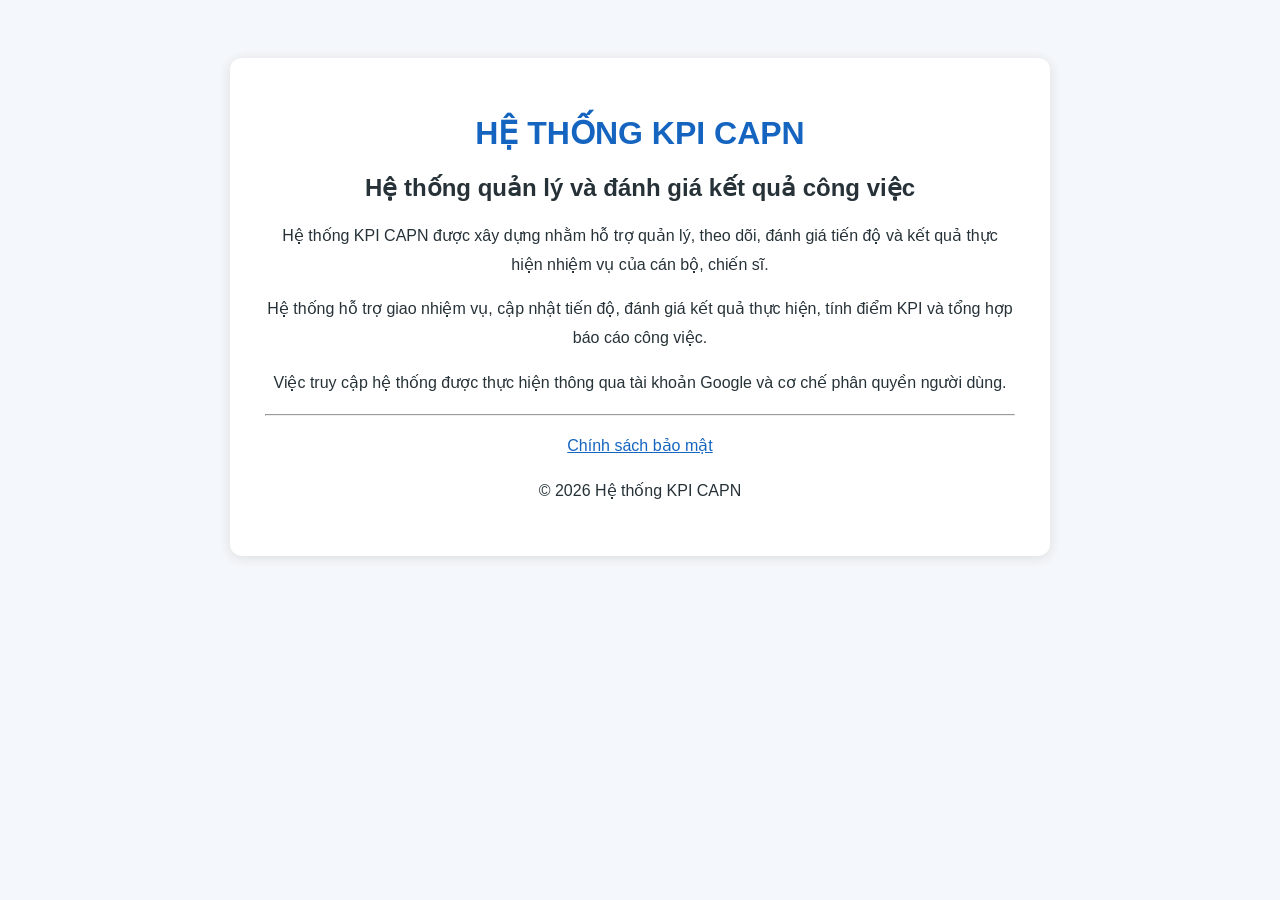
==== index.html @ d2009f7c "Create index.html" ====
<!DOCTYPE html>
<html lang="vi">
<head>
    <meta charset="UTF-8">
    <meta name="viewport" content="width=device-width, initial-scale=1">
    <title>Hệ thống KPI CAPN</title>
    <style>
        body {
            font-family: Arial, sans-serif;
            background: #f4f7fb;
            color: #263238;
            text-align: center;
            padding: 50px 20px;
        }
        .container {
            max-width: 750px;
            margin: auto;
            background: white;
            padding: 35px;
            border-radius: 12px;
            box-shadow: 0 2px 12px #ddd;
        }
        h1 { color: #1565c0; }
        p { line-height: 1.8; }
        a { color: #1565c0; }
    </style>
</head>
<body>
    <div class="container">
        <h1>HỆ THỐNG KPI CAPN</h1>
        <h2>Hệ thống quản lý và đánh giá kết quả công việc</h2>

        <p>
            Hệ thống KPI CAPN được xây dựng nhằm hỗ trợ
            quản lý, theo dõi, đánh giá tiến độ và kết quả
            thực hiện nhiệm vụ của cán bộ, chiến sĩ.
        </p>

        <p>
            Hệ thống hỗ trợ giao nhiệm vụ, cập nhật tiến độ,
            đánh giá kết quả thực hiện, tính điểm KPI
            và tổng hợp báo cáo công việc.
        </p>

        <p>
            Việc truy cập hệ thống được thực hiện thông qua
            tài khoản Google và cơ chế phân quyền người dùng.
        </p>

        <hr>

        <p>
            <a href="privacy.html">Chính sách bảo mật</a>
        </p>

        <p>© 2026 Hệ thống KPI CAPN</p>
    </div>
</body>
</html>
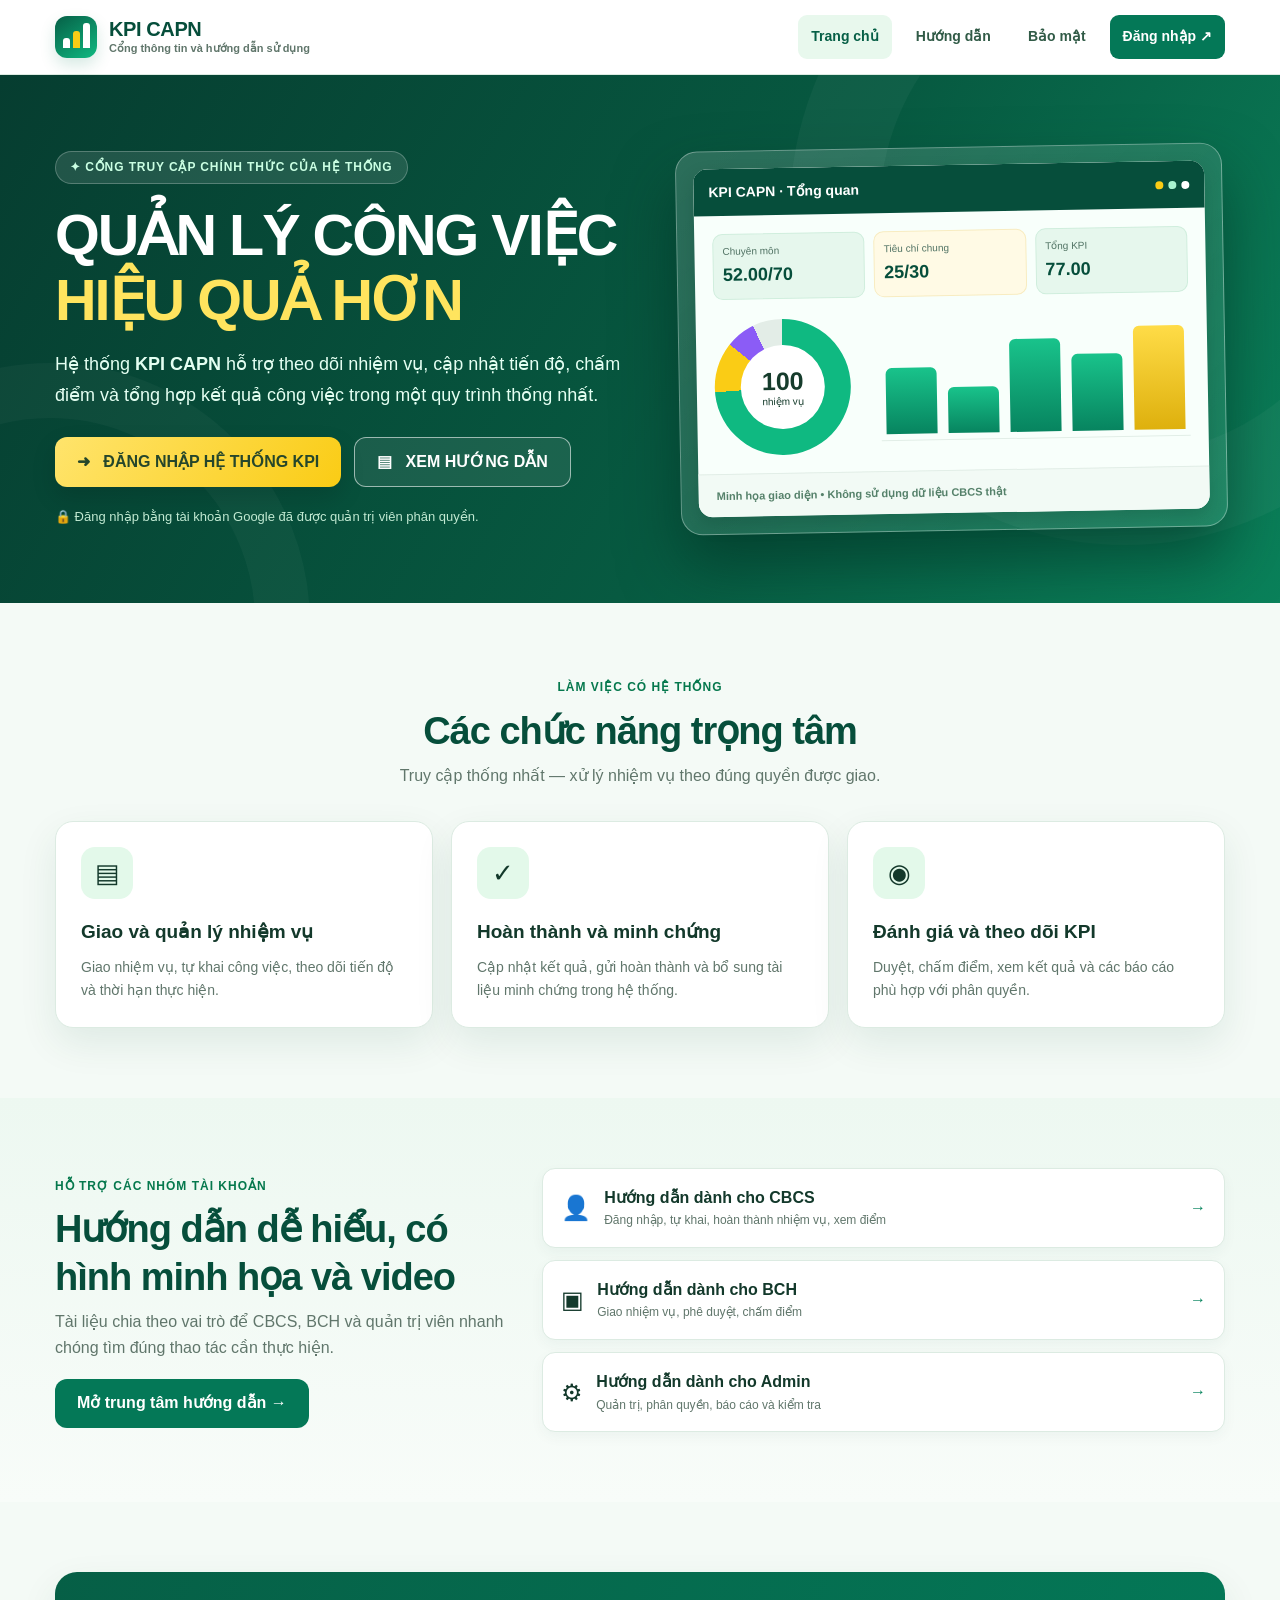
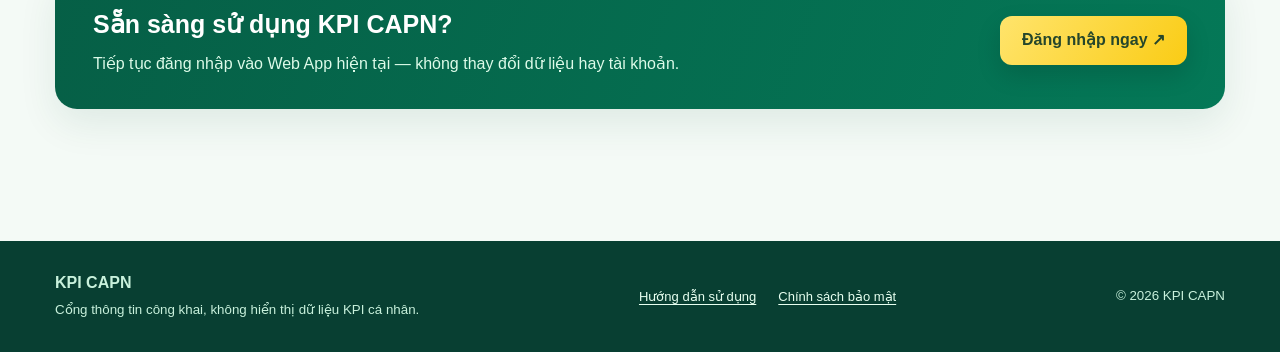
==== commit f64d780b: "Add files via upload" ====
--- a/index.html
+++ b/index.html
@@ -1,59 +1,32 @@
-<!DOCTYPE html>
+<!doctype html>
 <html lang="vi">
 <head>
-    <meta charset="UTF-8">
-    <meta name="viewport" content="width=device-width, initial-scale=1">
-    <title>Hệ thống KPI CAPN</title>
-    <style>
-        body {
-            font-family: Arial, sans-serif;
-            background: #f4f7fb;
-            color: #263238;
-            text-align: center;
-            padding: 50px 20px;
-        }
-        .container {
-            max-width: 750px;
-            margin: auto;
-            background: white;
-            padding: 35px;
-            border-radius: 12px;
-            box-shadow: 0 2px 12px #ddd;
-        }
-        h1 { color: #1565c0; }
-        p { line-height: 1.8; }
-        a { color: #1565c0; }
-    </style>
+<meta charset="utf-8"><meta name="viewport" content="width=device-width,initial-scale=1">
+<meta name="description" content="Cổng truy cập và hướng dẫn sử dụng Hệ thống KPI CAPN — quản lý nhiệm vụ và đánh giá kết quả công việc.">
+<meta name="theme-color" content="#064e3b"><title>KPI CAPN | Cổng thông tin và hướng dẫn</title>
+<link rel="icon" href="favicon.svg" type="image/svg+xml"><link rel="stylesheet" href="styles.css">
 </head>
 <body>
-    <div class="container">
-        <h1>HỆ THỐNG KPI CAPN</h1>
-        <h2>Hệ thống quản lý và đánh giá kết quả công việc</h2>
-
-        <p>
-            Hệ thống KPI CAPN được xây dựng nhằm hỗ trợ
-            quản lý, theo dõi, đánh giá tiến độ và kết quả
-            thực hiện nhiệm vụ của cán bộ, chiến sĩ.
-        </p>
-
-        <p>
-            Hệ thống hỗ trợ giao nhiệm vụ, cập nhật tiến độ,
-            đánh giá kết quả thực hiện, tính điểm KPI
-            và tổng hợp báo cáo công việc.
-        </p>
-
-        <p>
-            Việc truy cập hệ thống được thực hiện thông qua
-            tài khoản Google và cơ chế phân quyền người dùng.
-        </p>
-
-        <hr>
-
-        <p>
-            <a href="privacy.html">Chính sách bảo mật</a>
-        </p>
-
-        <p>© 2026 Hệ thống KPI CAPN</p>
-    </div>
-</body>
-</html>
+<header class="site-header"><div class="container header-inner">
+ <a class="brand" href="index.html" aria-label="Trang chủ KPI CAPN"><span class="logo" aria-hidden="true"><i></i><i></i><i></i></span><span><strong>KPI CAPN</strong><small>Cổng thông tin và hướng dẫn sử dụng</small></span></a>
+ <nav class="menu" aria-label="Menu"><a href="index.html" aria-current="page">Trang chủ</a><a href="huong-dan.html">Hướng dẫn</a><a href="privacy.html">Bảo mật</a><a class="header-login" href="https://script.google.com/macros/s/AKfycbzQNDYXL3DD_CbY_EI88H-msxSmF8fYLqGFFghkxjFgQ-EiCc-l6rLJh7oKqEuEc4o/exec" target="_blank" rel="noopener noreferrer">Đăng nhập ↗</a></nav>
+</div></header>
+<main>
+<section class="hero"><div class="container hero-grid"><div>
+ <span class="tag">✦ CỔNG TRUY CẬP CHÍNH THỨC CỦA HỆ THỐNG</span>
+ <h1>QUẢN LÝ CÔNG VIỆC<br><span>HIỆU QUẢ HƠN</span></h1>
+ <p>Hệ thống <strong>KPI CAPN</strong> hỗ trợ theo dõi nhiệm vụ, cập nhật tiến độ, chấm điểm và tổng hợp kết quả công việc trong một quy trình thống nhất.</p>
+ <div class="hero-cta"><a class="btn btn-yellow" href="https://script.google.com/macros/s/AKfycbzQNDYXL3DD_CbY_EI88H-msxSmF8fYLqGFFghkxjFgQ-EiCc-l6rLJh7oKqEuEc4o/exec" target="_blank" rel="noopener noreferrer">➜ &nbsp; ĐĂNG NHẬP HỆ THỐNG KPI</a><a class="btn btn-outline" href="huong-dan.html">▤ &nbsp; XEM HƯỚNG DẪN</a></div>
+ <div class="hero-note">🔒 Đăng nhập bằng tài khoản Google đã được quản trị viên phân quyền.</div>
+ </div><div class="dashboard-visual" aria-label="Minh họa giao diện KPI bằng dữ liệu giả định"><div class="mini-window"><div class="mini-head"><span>KPI CAPN · Tổng quan</span><span class="dots" aria-hidden="true"><i></i><i></i><i></i></span></div><div class="mini-body"><div class="mini-tile-grid"><div class="mini-tile"><span>Chuyên môn</span><b>52.00/70</b></div><div class="mini-tile"><span>Tiêu chí chung</span><b>25/30</b></div><div class="mini-tile"><span>Tổng KPI</span><b>77.00</b></div></div><div class="mini-dashboard"><div class="donut"><span class="value">100<small>nhiệm vụ</small></span></div><div class="mini-bars" aria-hidden="true"><i></i><i></i><i></i><i></i><i></i></div></div></div><div class="mini-window-foot">Minh họa giao diện • Không sử dụng dữ liệu CBCS thật</div></div></div>
+</div></section>
+<section class="section-pad"><div class="container"><div class="section-intro"><span class="eyebrow">LÀM VIỆC CÓ HỆ THỐNG</span><h2>Các chức năng trọng tâm</h2><p>Truy cập thống nhất — xử lý nhiệm vụ theo đúng quyền được giao.</p></div><div class="features">
+ <article class="feature"><div class="icon">▤</div><h3>Giao và quản lý nhiệm vụ</h3><p>Giao nhiệm vụ, tự khai công việc, theo dõi tiến độ và thời hạn thực hiện.</p></article>
+ <article class="feature"><div class="icon">✓</div><h3>Hoàn thành và minh chứng</h3><p>Cập nhật kết quả, gửi hoàn thành và bổ sung tài liệu minh chứng trong hệ thống.</p></article>
+ <article class="feature"><div class="icon">◉</div><h3>Đánh giá và theo dõi KPI</h3><p>Duyệt, chấm điểm, xem kết quả và các báo cáo phù hợp với phân quyền.</p></article>
+</div></div></section>
+<section class="section-pad section-soft" id="huong-dan"><div class="container guide-preview"><div class="left-intro"><span class="eyebrow">HỖ TRỢ CÁC NHÓM TÀI KHOẢN</span><h2>Hướng dẫn dễ hiểu, có hình minh họa và video</h2><p>Tài liệu chia theo vai trò để CBCS, BCH và quản trị viên nhanh chóng tìm đúng thao tác cần thực hiện.</p><p style="margin-top:18px"><a href="huong-dan.html" class="btn btn-green">Mở trung tâm hướng dẫn →</a></p></div><div class="guide-links"><a class="guide-link" href="huong-dan.html#cbcs"><span>👤</span><span><strong>Hướng dẫn dành cho CBCS</strong><small>Đăng nhập, tự khai, hoàn thành nhiệm vụ, xem điểm</small></span><b>→</b></a><a class="guide-link" href="huong-dan.html#bch"><span>▣</span><span><strong>Hướng dẫn dành cho BCH</strong><small>Giao nhiệm vụ, phê duyệt, chấm điểm</small></span><b>→</b></a><a class="guide-link" href="huong-dan.html#admin"><span>⚙</span><span><strong>Hướng dẫn dành cho Admin</strong><small>Quản trị, phân quyền, báo cáo và kiểm tra</small></span><b>→</b></a></div></div></section>
+<section class="section-pad"><div class="container"><div class="cta-band"><div><h2>Sẵn sàng sử dụng KPI CAPN?</h2><p>Tiếp tục đăng nhập vào Web App hiện tại — không thay đổi dữ liệu hay tài khoản.</p></div><a class="btn btn-yellow" href="https://script.google.com/macros/s/AKfycbzQNDYXL3DD_CbY_EI88H-msxSmF8fYLqGFFghkxjFgQ-EiCc-l6rLJh7oKqEuEc4o/exec" target="_blank" rel="noopener noreferrer">Đăng nhập ngay ↗</a></div></div></section>
+</main>
+<footer class="site-footer"><div class="container footer-inner"><div><strong>KPI CAPN</strong><br><small>Cổng thông tin công khai, không hiển thị dữ liệu KPI cá nhân.</small></div><div class="footer-links"><a href="huong-dan.html">Hướng dẫn sử dụng</a><a href="privacy.html">Chính sách bảo mật</a></div><small>© 2026 KPI CAPN</small></div></footer>
+</body></html>
--- a/styles.css
+++ b/styles.css
@@ -0,0 +1,9 @@
+:root{--forest:#064e3b;--dark:#033d2e;--green:#047857;--bright:#10b981;--mint:#d1fae5;--mint2:#ecfdf5;--yellow:#facc15;--ink:#13392b;--muted:#60766b;--line:#dcebe2;--bg:#f4faf6;--white:#fff;--shadow:0 15px 38px rgba(6,78,59,.09)}
+*{box-sizing:border-box}html{scroll-behavior:smooth}body{margin:0;background:var(--bg);color:var(--ink);font:16px/1.65 'Segoe UI',Arial,sans-serif}a{color:inherit;text-decoration:none}button{font:inherit;cursor:pointer}img,video{max-width:100%}button:focus-visible,a:focus-visible{outline:3px solid var(--yellow);outline-offset:3px}.container{width:min(1170px,calc(100% - 40px));margin:0 auto}
+.site-header{position:sticky;z-index:50;top:0;background:rgba(255,255,255,.96);backdrop-filter:blur(16px);border-bottom:1px solid var(--line)}.header-inner{min-height:74px;display:flex;align-items:center;justify-content:space-between;gap:20px}.brand{display:flex;align-items:center;gap:12px;white-space:nowrap}.logo{width:42px;height:42px;border-radius:12px;background:linear-gradient(145deg,#065f46,#10b981);display:flex;align-items:flex-end;justify-content:center;gap:3px;padding-bottom:10px;box-shadow:0 7px 16px #0478572a}.logo i{display:block;width:7px;background:#fff;border-radius:3px 3px 0 0}.logo i:nth-child(1){height:10px}.logo i:nth-child(2){height:17px;background:#facc15}.logo i:nth-child(3){height:25px}.brand strong{display:block;font-size:20px;line-height:1.2;letter-spacing:-.4px;color:var(--forest)}.brand small{display:block;font-size:11px;font-weight:600;line-height:1.4;color:var(--muted)}.menu{display:flex;align-items:center;gap:11px;flex-wrap:wrap}.menu a{font-size:14px;font-weight:700;padding:10px 13px;border-radius:9px;color:#315b47}.menu a:hover,.menu a[aria-current=page]{background:#e8f8ed;color:#065f46}.menu .header-login{background:var(--green);color:#fff}.menu .header-login:hover{background:var(--forest);color:#fff}.btn{display:inline-flex;gap:10px;align-items:center;justify-content:center;border:0;padding:14px 22px;border-radius:12px;font-weight:800;line-height:1.3;transition:transform .16s ease,filter .16s ease}.btn:hover{transform:translateY(-2px);filter:brightness(1.03)}.btn-yellow{background:linear-gradient(125deg,#ffe46c,var(--yellow));color:#25462b;box-shadow:0 10px 25px #0002}.btn-white{background:#fff;color:var(--forest)}.btn-outline{border:1px solid #ffffff91;color:#fff;background:#ffffff15}.btn-green{background:var(--green);color:#fff}.tag{display:inline-flex;align-items:center;gap:8px;font-size:12px;font-weight:800;letter-spacing:.9px;text-transform:uppercase;color:#caffe3;background:#ffffff1c;border:1px solid #ffffff3d;border-radius:999px;padding:6px 14px}.pill{display:inline-block;border-radius:99px;font-size:12px;font-weight:800;padding:5px 10px;background:#def7e8;color:#086c49}
+.hero{position:relative;overflow:hidden;background:linear-gradient(120deg,#063d30 0%,#075a41 58%,#0a815a 100%);color:#fff}.hero:before{content:'';width:490px;height:490px;border:90px solid #ffffff09;border-radius:50%;position:absolute;right:-180px;top:-200px}.hero:after{content:'';width:410px;height:410px;border:55px solid #ffffff08;border-radius:50%;position:absolute;left:-210px;bottom:-280px}.hero-grid{position:relative;z-index:1;display:grid;grid-template-columns:1.03fr .97fr;gap:42px;align-items:center;min-height:450px;padding:72px 0}.hero h1{font-size:clamp(38px,4.5vw,62px);line-height:1.12;letter-spacing:-2px;margin:19px 0 17px;font-weight:850}.hero h1 span{color:#ffe45e}.hero p{font-size:18px;line-height:1.7;max-width:595px;color:#e4fff2;margin:0 0 26px}.hero-cta{display:flex;gap:13px;flex-wrap:wrap}.hero-note{font-size:13px;margin-top:19px;color:#c1e9d2}.dashboard-visual{padding:17px;background:linear-gradient(140deg,#ffffff27,#ffffff10);border:1px solid #ffffff55;border-radius:22px;transform:rotate(-1deg);box-shadow:0 32px 60px #012b2088}.mini-window{background:#f8fffb;color:#163c2c;border-radius:14px;overflow:hidden;box-shadow:0 8px 18px #01291d30}.mini-head{background:#064e3b;color:#fff;padding:12px 15px;display:flex;gap:7px;align-items:center;justify-content:space-between;font-weight:800;font-size:14px}.mini-head .dots{display:flex;gap:5px}.mini-head .dots i{width:8px;height:8px;background:#facc15;border-radius:50%}.mini-head .dots i:nth-child(2){background:#a7f3d0}.mini-head .dots i:nth-child(3){background:#fff}.mini-body{padding:18px}.mini-tile-grid{display:grid;grid-template-columns:repeat(3,1fr);gap:9px}.mini-tile{background:#e6f7ed;border:1px solid #d0eedd;border-radius:10px;padding:9px}.mini-tile:nth-child(2){background:#fffae5;border-color:#f8ecc1}.mini-tile span{display:block;font-size:10px;color:#517364}.mini-tile b{display:block;font-size:18px;color:#064e3b}.mini-dashboard{display:grid;grid-template-columns:150px 1fr;gap:16px;padding-top:20px}.donut{width:136px;height:136px;border-radius:50%;display:grid;place-items:center;background:conic-gradient(#0fb981 0 74%,#facc15 74% 86%,#8b5cf6 86% 93%,#e3ede7 93%);position:relative}.donut:after{content:'';position:absolute;inset:26px;background:#fff;border-radius:50%}.donut .value{position:relative;z-index:1;text-align:center;font-weight:800;font-size:25px;line-height:1.1}.donut .value small{display:block;font-size:10px;font-weight:500}.mini-bars{display:flex;align-items:flex-end;height:124px;gap:11px;border-bottom:1px solid #e2eee7;padding:6px 5px}.mini-bars i{flex:1;border-radius:6px 6px 0 0;background:linear-gradient(#19c38b,#07845f);height:60%}.mini-bars i:nth-child(2){height:42%}.mini-bars i:nth-child(3){height:84%}.mini-bars i:nth-child(4){height:70%}.mini-bars i:nth-child(5){height:94%;background:linear-gradient(#ffdc47,#deb00d)}.mini-window-foot{background:#f2faf5;border-top:1px solid #e2eee7;padding:12px 18px;font-size:11px;font-weight:700;color:#55816a}
+.section-pad{padding:70px 0}.section-intro{text-align:center;margin-bottom:32px}.eyebrow{display:inline-flex;color:#05784d;text-transform:uppercase;letter-spacing:1px;font-size:12px;font-weight:850}.section-intro h2,.left-intro h2{font-size:clamp(26px,3vw,38px);line-height:1.24;letter-spacing:-1px;margin:8px 0 8px;color:var(--forest)}.section-intro p,.left-intro p{color:var(--muted);margin:0}.features{display:grid;grid-template-columns:repeat(3,minmax(0,1fr));gap:18px}.feature{background:#fff;border:1px solid var(--line);border-radius:18px;padding:25px;box-shadow:var(--shadow)}.feature .icon{display:inline-grid;place-items:center;width:52px;height:52px;background:#e3f9ea;border-radius:14px;font-size:26px}.feature h3{font-size:19px;margin:17px 0 8px}.feature p{font-size:14px;margin:0;color:var(--muted)}.guide-preview{display:grid;grid-template-columns:.8fr 1.2fr;gap:32px;align-items:center}.guide-links{display:grid;gap:12px}.guide-link{display:flex;gap:13px;align-items:center;background:#fff;border:1px solid var(--line);border-radius:13px;padding:16px 18px;box-shadow:0 5px 14px #064e3b0b}.guide-link:hover{border-color:#84d3ac}.guide-link span:first-child{font-size:24px}.guide-link strong{display:block}.guide-link small{display:block;font-size:12px;color:var(--muted)}.guide-link b:last-child{margin-left:auto;color:#05835c}.section-soft{background:linear-gradient(180deg,#edf8f1,#f8fcf9)}.cta-band{background:linear-gradient(110deg,#065f46,#047857);color:#fff;border-radius:22px;padding:32px 38px;display:flex;gap:20px;align-items:center;justify-content:space-between;box-shadow:var(--shadow)}.cta-band h2{margin:0 0 5px;font-size:25px}.cta-band p{margin:0;color:#ddfbe9}.site-footer{margin-top:62px;padding:29px 0;background:#083f32;color:#c8f1dc}.footer-inner{display:flex;justify-content:space-between;align-items:center;gap:22px;flex-wrap:wrap}.site-footer a{text-decoration:underline;text-underline-offset:3px;color:#e7fff0}.footer-links{display:flex;gap:22px;font-size:13px}
+/* trang hướng dẫn */
+.guide-hero{padding:55px 0;background:linear-gradient(120deg,#073f30,#0a7652);color:#fff}.guide-hero h1{font-size:clamp(30px,4vw,47px);line-height:1.2;margin:12px 0}.guide-hero p{max-width:800px;color:#d8fae7;margin:0}.guide-main{padding:38px 0 30px}.role-tabs{display:flex;gap:10px;flex-wrap:wrap;margin:0 0 25px}.role-tab{padding:11px 19px;border-radius:12px;border:1px solid #cce3d5;background:#fff;color:#33684f;font-weight:800}.role-tab[aria-selected=true]{background:var(--forest);border-color:var(--forest);color:#fff;box-shadow:0 6px 17px #064e3b24}.role-panel[hidden]{display:none}.guide-header{margin:0 0 18px}.guide-header h2{margin:0 0 5px;color:var(--forest);font-size:25px}.guide-header p{color:var(--muted);margin:0}.steps{display:grid;grid-template-columns:repeat(2,minmax(0,1fr));gap:18px}.step{background:#fff;border:1px solid var(--line);padding:20px;border-radius:17px;box-shadow:var(--shadow)}.step-head{display:flex;gap:12px;align-items:start}.step-number{width:33px;height:33px;flex:0 0 auto;border-radius:10px;background:var(--yellow);display:grid;place-items:center;color:#375129;font-weight:900}.step h3{font-size:17px;margin:2px 0 7px;line-height:1.35}.step p{font-size:14px;color:var(--muted);margin:0 0 16px}.illustration{background:#edf7f0;border:1px solid #dbece0;border-radius:12px;overflow:hidden}.illustration-label{font-size:10px;background:#064e3b;color:#fff;padding:6px 10px;letter-spacing:.4px;text-transform:uppercase}.illustration-body{padding:15px;min-height:125px;display:flex;flex-direction:column;justify-content:center;gap:10px}.demo-row{display:flex;align-items:center;gap:9px;justify-content:space-between}.demo-card{padding:10px;background:#fff;border-radius:9px;border:1px solid #daeadf;display:flex;justify-content:space-between;align-items:center;gap:10px}.demo-card b{font-size:12px}.demo-card small{font-size:11px;color:#64806e}.demo-button{background:#059669;color:#fff;padding:7px 12px;font-size:11px;border-radius:7px;white-space:nowrap;font-weight:800}.demo-button.yellow{background:#facc15;color:#183e2b}.demo-chip{display:inline-flex;background:#d9fae4;color:#076440;padding:4px 7px;border-radius:6px;font-size:10px;font-weight:800}.demo-input{border:1px solid #cbded4;background:#fff;padding:9px 11px;border-radius:7px;font-size:11px;color:#667c6d}.demo-score{font-size:26px;font-weight:900;color:#057c53}.video-section{margin-top:38px;background:#fff;border:1px solid var(--line);border-radius:20px;padding:24px;box-shadow:var(--shadow);display:grid;grid-template-columns:1fr 1.2fr;gap:30px;align-items:center}.video-section h2{margin:0 0 10px;color:var(--forest)}.video-section p{color:var(--muted);font-size:14px}.video-section video{width:100%;border-radius:14px;background:#073f30;border:1px solid #cee6d8}.safety{margin-top:25px;background:#fffbeb;border:1px solid #f5e7b5;padding:15px 18px;border-radius:12px;font-size:13px;color:#65551d}.guide-back{display:flex;justify-content:space-between;align-items:center;gap:12px;margin-top:26px;flex-wrap:wrap}
+@media(max-width:900px){.hero-grid,.guide-preview,.video-section{grid-template-columns:1fr}.hero-grid{padding:55px 0}.dashboard-visual{max-width:580px;transform:none}.features{grid-template-columns:repeat(2,minmax(0,1fr))}.steps{grid-template-columns:1fr}.menu{gap:0}.menu a{padding:8px 9px}}@media(max-width:630px){.container{width:min(100% - 26px,1170px)}.header-inner{padding:10px 0;align-items:flex-start;flex-direction:column;gap:6px}.brand strong{font-size:18px}.menu{width:100%;justify-content:space-between}.menu a{font-size:12px;padding:8px}.hero-grid{padding:45px 0}.hero h1{letter-spacing:-1px}.hero p{font-size:16px}.dashboard-visual{padding:9px}.mini-dashboard{grid-template-columns:115px 1fr;gap:6px}.donut{width:105px;height:105px}.donut:after{inset:20px}.mini-body{padding:12px}.mini-bars{height:92px;gap:5px}.mini-tile{padding:6px}.mini-tile b{font-size:15px}.features{grid-template-columns:1fr}.cta-band{padding:25px;display:block}.cta-band .btn{margin-top:18px}.footer-inner{align-items:flex-start;flex-direction:column}.guide-hero{padding:40px 0}}
+@media(prefers-reduced-motion:reduce){html{scroll-behavior:auto}a,button{transition:none}}
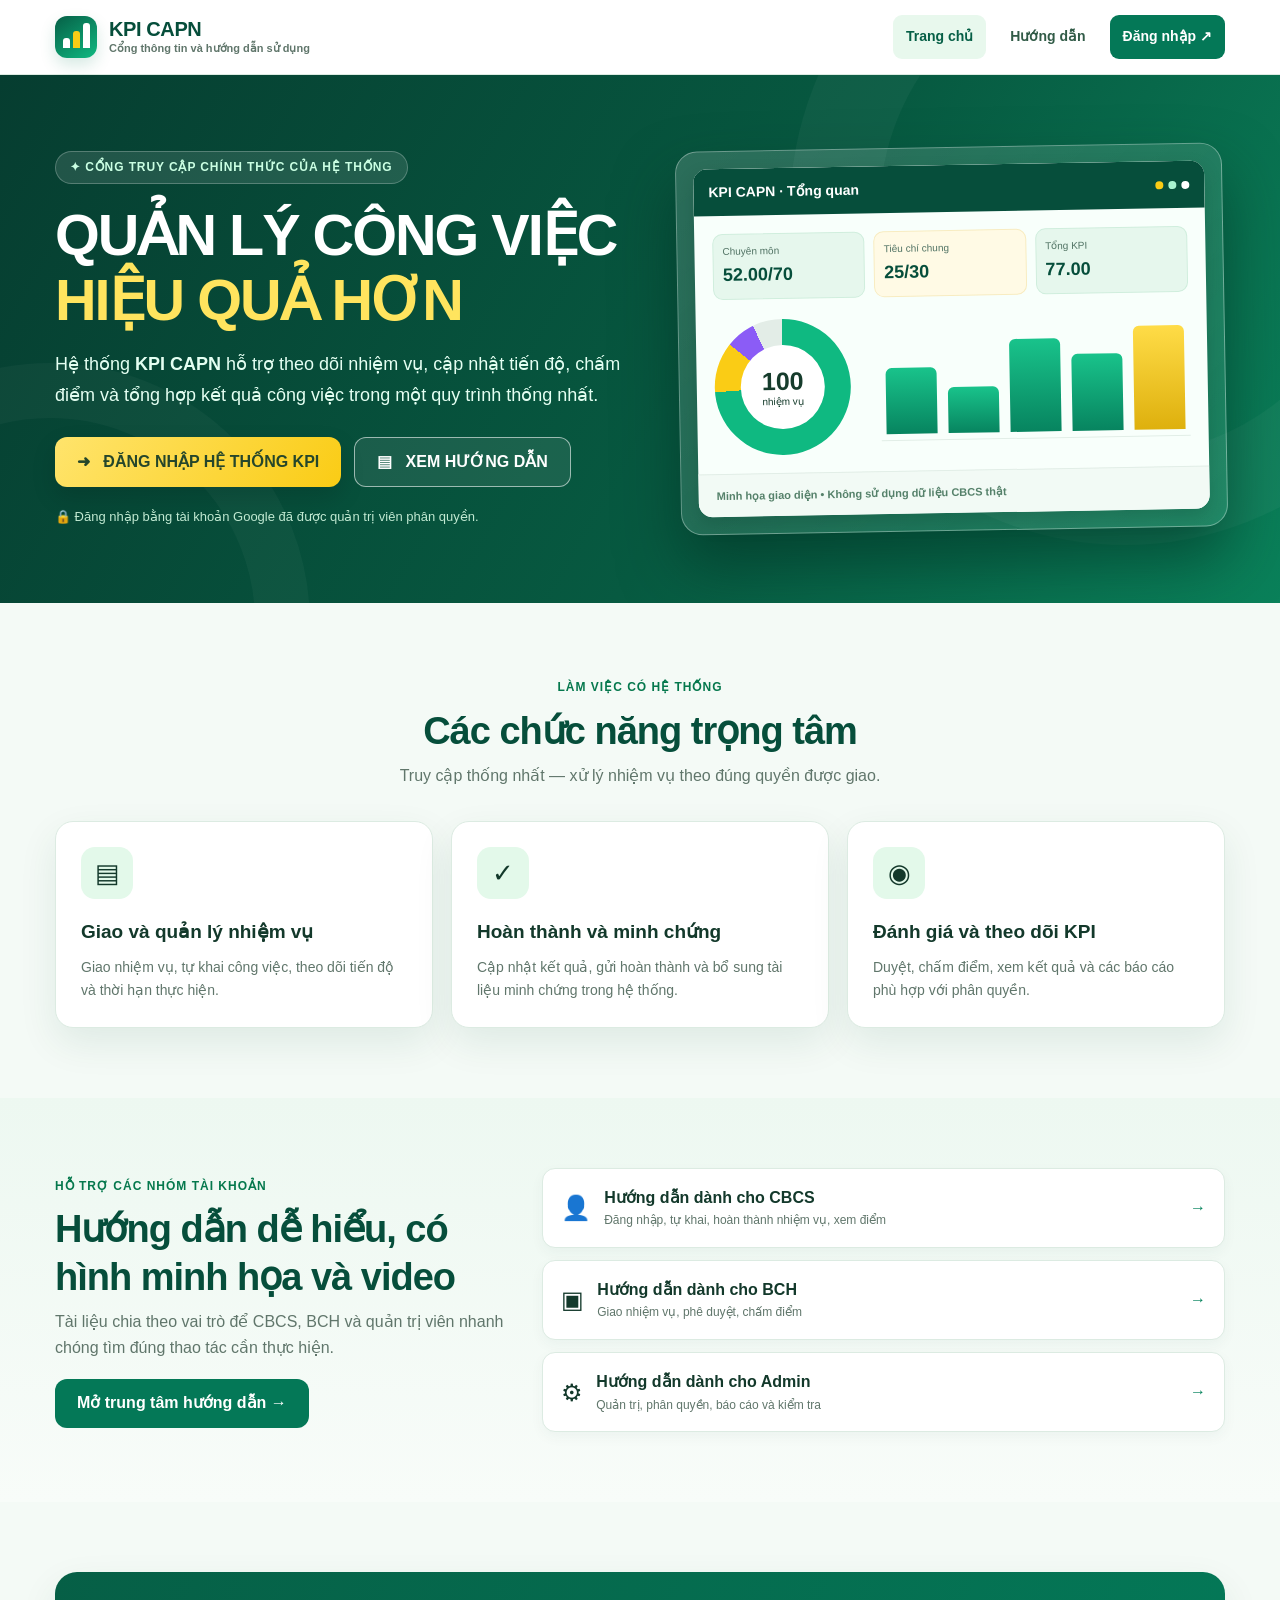
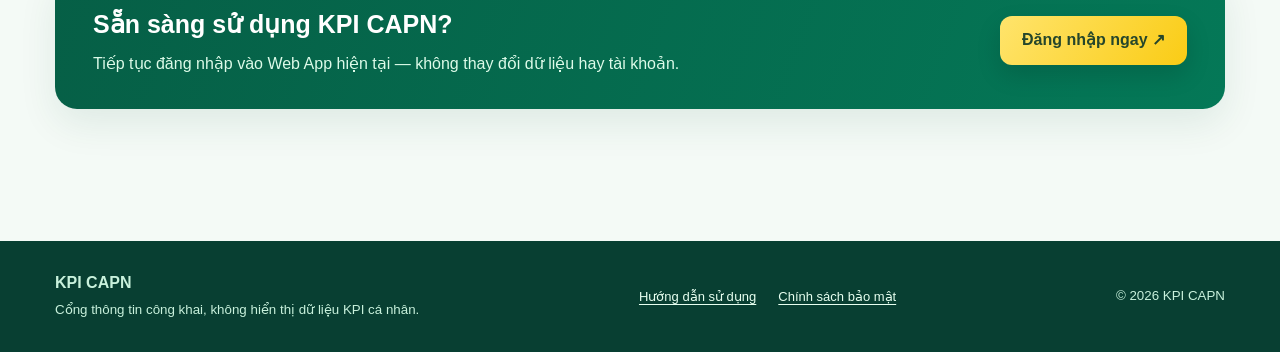
==== commit 2f3daecf: "Add files via upload" ====
--- a/index.html
+++ b/index.html
@@ -9,7 +9,7 @@
 <body>
 <header class="site-header"><div class="container header-inner">
  <a class="brand" href="index.html" aria-label="Trang chủ KPI CAPN"><span class="logo" aria-hidden="true"><i></i><i></i><i></i></span><span><strong>KPI CAPN</strong><small>Cổng thông tin và hướng dẫn sử dụng</small></span></a>
- <nav class="menu" aria-label="Menu"><a href="index.html" aria-current="page">Trang chủ</a><a href="huong-dan.html">Hướng dẫn</a><a href="privacy.html">Bảo mật</a><a class="header-login" href="https://script.google.com/macros/s/AKfycbzQNDYXL3DD_CbY_EI88H-msxSmF8fYLqGFFghkxjFgQ-EiCc-l6rLJh7oKqEuEc4o/exec" target="_blank" rel="noopener noreferrer">Đăng nhập ↗</a></nav>
+ <nav class="menu" aria-label="Menu"><a href="index.html" aria-current="page">Trang chủ</a><a href="huong-dan.html">Hướng dẫn</a><a class="header-login" href="https://script.google.com/macros/s/AKfycbzQNDYXL3DD_CbY_EI88H-msxSmF8fYLqGFFghkxjFgQ-EiCc-l6rLJh7oKqEuEc4o/exec" target="_blank" rel="noopener noreferrer">Đăng nhập ↗</a></nav>
 </div></header>
 <main>
 <section class="hero"><div class="container hero-grid"><div>
